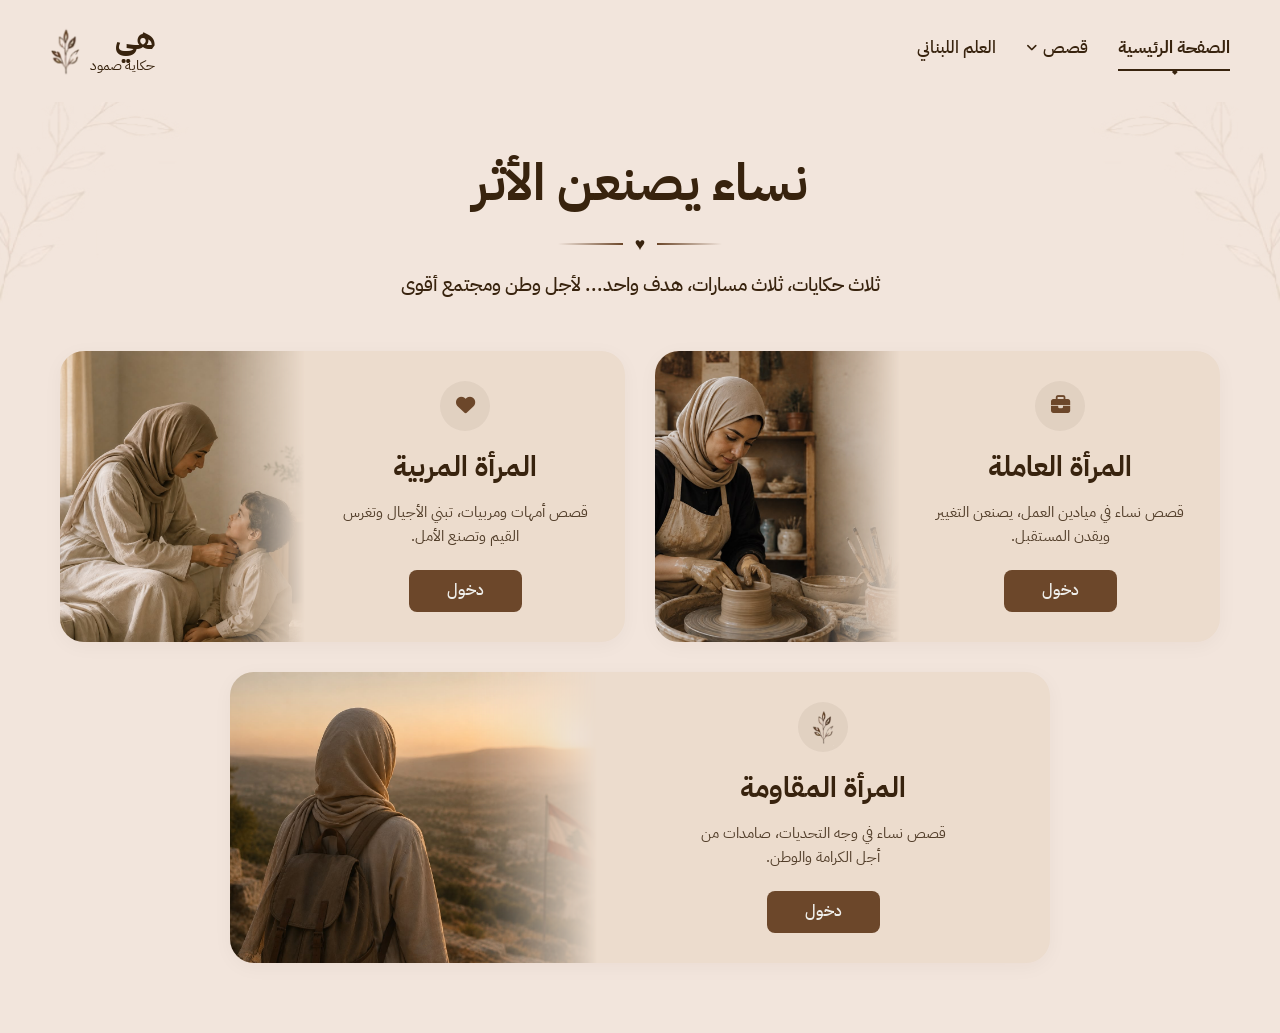
==== index.html @ 2602e906 "init" ====
<!doctype html>
<html lang="ar" dir="rtl">
  <head>
    <meta charset="UTF-8" />
    <meta name="viewport" content="width=device-width, initial-scale=1.0" />
    <title>هي - حكاية صمود</title>

    <!-- IBM Plex Sans Arabic Font -->
    <link rel="preconnect" href="https://fonts.googleapis.com" />
    <link rel="preconnect" href="https://fonts.gstatic.com" crossorigin />
    <link
      href="https://fonts.googleapis.com/css2?family=IBM+Plex+Sans+Arabic:wght@300;400;500;600;700&display=swap"
      rel="stylesheet"
    />

    <!-- FontAwesome Icons -->
    <link
      rel="stylesheet"
      href="https://cdnjs.cloudflare.com/ajax/libs/font-awesome/6.4.0/css/all.min.css"
    />

    <!-- Custom CSS -->
    <link rel="stylesheet" href="style.css" />
  </head>
  <body>
    <!-- Background Leaf Overlay -->
    <div class="bg-decorations">
      <img
        src="bg_leafs.png"
        alt="Background Leaf Right"
        class="bg-leaf right"
      />
      <img src="bg_leafs.png" alt="Background Leaf Left" class="bg-leaf left" />
    </div>

    <!-- Header / Navbar -->
    <header class="navbar">
      <nav class="nav-links">
        <a href="index.html" class="nav-link active">الصفحة الرئيسية</a>

        <!-- Dropdown Menu -->
        <div class="nav-dropdown">
          <a href="#" class="nav-link dropdown-toggle">
            قصص <i class="fa-solid fa-angle-down dropdown-arrow"></i>
          </a>
          <div class="dropdown-menu">
            <a href="morabiya/index.html" class="dropdown-item"
              >المرأة المربية</a
            >
            <a href="aamila/index.html" class="dropdown-item">المرأة العاملة</a>
            <a href="mokawima/index.html" class="dropdown-item"
              >المرأة المقاومة</a
            >
          </div>
        </div>

        <a href="flag/index.html" class="nav-link">العلم اللبناني</a>
      </nav>
      <div class="logo">
        <div class="logo-text">
          <h1>هي</h1>
          <span>حكاية صمود</span>
        </div>
        <img src="leafs_logo.png" alt="Logo Leaf" class="logo-img" />
      </div>
    </header>

    <!-- Main Section -->
    <main class="main-container">
      <!-- Hero Section -->
      <section class="hero-section">
        <h2 class="hero-title">نساء يصنعن الأثر</h2>
        <div class="hero-divider">♥</div>
        <p class="hero-subtitle">
          ثلاث حكايات، ثلاث مسارات، هدف واحد... لأجل وطن ومجتمع أقوى
        </p>
      </section>

      <!-- Cards Flexbox Wrapper -->
      <section class="cards-flex-container">
        <!-- Card 1: المرأة العاملة -->
        <article class="feature-card">
          <div class="card-content">
            <div class="card-icon-wrapper">
              <i class="fa-solid fa-briefcase"></i>
            </div>
            <h3 class="card-title">المرأة العاملة</h3>
            <p class="card-description">
              قصص نساء في ميادين العمل، يصنعن التغيير ويقدن المستقبل.
            </p>
            <a href="aamila/index.html" class="card-btn">دخول</a>
          </div>
          <div class="card-media">
            <img src="aamila.jpeg" alt="المرأة العاملة" class="card-img" />
          </div>
        </article>

        <!-- Card 2: المرأة المربية -->
        <article class="feature-card">
          <div class="card-content">
            <div class="card-icon-wrapper">
              <i class="fa-solid fa-heart"></i>
            </div>
            <h3 class="card-title">المرأة المربية</h3>
            <p class="card-description">
              قصص أمهات ومربيات، تبني الأجيال وتغرس القيم وتصنع الأمل.
            </p>
            <a href="morabiya/index.html" class="card-btn">دخول</a>
          </div>
          <div class="card-media">
            <img src="morabiya.jpeg" alt="المرأة المربية" class="card-img" />
          </div>
        </article>

        <!-- Card 3: المرأة المقاومة -->
        <article class="feature-card feature-card-wide">
          <div class="card-content">
            <div class="card-icon-wrapper">
              <img src="leafs_logo.png" alt="leaf icon" class="card-icon-img" />
            </div>
            <h3 class="card-title">المرأة المقاومة</h3>
            <p class="card-description">
              قصص نساء في وجه التحديات، صامدات من أجل الكرامة والوطن.
            </p>
            <a href="mokawima/index.html" class="card-btn">دخول</a>
          </div>
          <div class="card-media">
            <img src="mokawima.jpeg" alt="المرأة المقاومة" class="card-img" />
          </div>
        </article>
      </section>
    </main>
  </body>
</html>
---- style.css ----
/* ==========================================================================
   1. GLOBAL VARIABLES & RESET
   ========================================================================== */
:root {
  --text-color: rgb(56, 35, 14);
  --light-text: rgb(238, 237, 233);
  --btn-bg: rgb(108, 71, 42);
  --btn-hover: rgb(85, 55, 30);
  --bg-color: rgb(242, 229, 220);
  --card-bg: rgb(236, 220, 205);
  --font-main: "IBM Plex Sans Arabic", sans-serif;
}

* {
  margin: 0;
  padding: 0;
  box-sizing: border-box;
}

body {
  background-color: var(--bg-color);
  color: var(--text-color);
  font-family: var(--font-main);
  line-height: 1.6;
  overflow-x: hidden;
  position: relative;
  min-height: 100vh;
}

.main-container {
  max-width: 1200px;
  margin: 0 auto;
  padding: 0 20px;
}

/* ==========================================================================
   2. BACKGROUND OVERLAYS
   ========================================================================== */
.bg-decorations {
  position: absolute;
  top: 0;
  left: 0;
  width: 100%;
  height: 100%;
  pointer-events: none;
  z-index: -1;
  overflow: hidden;
}

.bg-leaf {
  position: absolute;
  top: 40px;
  width: 200px;
  opacity: 0.5;
}

.bg-leaf.right {
  right: 0;
}

.bg-leaf.left {
  left: 0;
  transform: scaleX(-1);
}

/* ==========================================================================
   3. NAVIGATION BAR & DROPDOWN
   ========================================================================== */
.navbar {
  display: flex;
  justify-content: space-between;
  align-items: center;
  position: sticky;
  top: 0;
  background-color: var(--bg-color);
  padding: 25px 50px;
  z-index: 100;
}

.nav-links {
  display: flex;
  align-items: center;
  gap: 30px;
}

.nav-link {
  text-decoration: none;
  color: var(--text-color);
  font-weight: 500;
  font-size: 1.05rem;
  position: relative;
  padding-bottom: 5px;
  transition: all 0.3s ease;
  display: inline-flex;
  align-items: center;
  gap: 6px;
}

.nav-link:hover,
.nav-link.active {
  font-weight: 700;
}

.nav-link.active::after {
  content: "";
  position: absolute;
  bottom: -4px;
  left: 50%;
  transform: translateX(-50%);
  width: 100%;
  height: 2px;
  background-color: var(--text-color);
}

.nav-link.active::before {
  content: "◆";
  position: absolute;
  bottom: -10px;
  left: 50%;
  transform: translateX(-50%);
  font-size: 0.45rem;
  color: var(--text-color);
}

/* Dropdown Container */
.nav-dropdown {
  position: relative;
}

.dropdown-arrow {
  font-size: 0.8rem;
  transition: transform 0.3s ease;
}

.nav-dropdown:hover .dropdown-arrow {
  transform: rotate(180deg);
}

/* Dropdown Floating Menu */
.dropdown-menu {
  position: absolute;
  top: 100%;
  right: 0;
  background-color: var(--card-bg);
  border-radius: 14px;
  padding: 10px 0;
  min-width: 180px;
  box-shadow: 0 8px 24px rgba(56, 35, 14, 0.12);
  opacity: 0;
  visibility: hidden;
  transform: translateY(10px);
  transition: all 0.25s ease;
  z-index: 200;
}

/* Show Dropdown on Hover */
.nav-dropdown:hover .dropdown-menu {
  opacity: 1;
  visibility: visible;
  transform: translateY(6px);
}

/* Inner Dropdown Items */
.dropdown-item {
  display: block;
  padding: 10px 20px;
  color: var(--text-color);
  text-decoration: none;
  font-size: 0.95rem;
  font-weight: 500;
  transition:
    background-color 0.2s ease,
    font-weight 0.2s ease;
}

.dropdown-item:hover {
  background-color: rgba(56, 35, 14, 0.08);
  font-weight: 700;
}

/* Logo Styles */
.logo {
  display: flex;
  align-items: center;
  gap: 10px;
}

.logo-text h1 {
  font-size: 1.8rem;
  font-weight: 700;
  line-height: 1;
}

.logo-text span {
  font-size: 0.85rem;
  display: block;
}

.logo-img {
  width: 30px;
  height: auto;
}

/* ==========================================================================
   4. HERO TITLE SECTION
   ========================================================================== */
.hero-section {
  text-align: center;
  margin: 40px 0 50px;
}

.hero-title {
  font-size: 3.2rem;
  font-weight: 700;
}

.hero-divider {
  display: flex;
  align-items: center;
  justify-content: center;
  gap: 12px;
  font-size: 1.1rem;
  margin: 6px 0 12px;
}

.hero-divider::before,
.hero-divider::after {
  content: "";
  width: 65px;
  height: 2px;
}

.hero-divider::before {
  background: linear-gradient(to left, transparent, var(--btn-bg));
}

.hero-divider::after {
  background: linear-gradient(to left, var(--btn-bg), transparent);
}

.hero-subtitle {
  font-size: 1.2rem;
  font-weight: 500;
}

/* ==========================================================================
   5. FLEXBOX CARDS LAYOUT
   ========================================================================== */
.cards-flex-container {
  display: flex;
  flex-wrap: wrap;
  justify-content: center;
  gap: 30px;
  margin-bottom: 70px;
}

.feature-card {
  background-color: var(--card-bg);
  border-radius: 24px;
  display: flex;
  flex-direction: row;
  overflow: hidden;
  flex: 1 1 500px;
  max-width: 570px;
  min-height: 280px;
  box-shadow: 0 4px 20px rgba(56, 35, 14, 0.04);
}

.feature-card-wide {
  flex-basis: 750px;
  max-width: 820px;
}

/* Text side (Right side in RTL) */
.card-content {
  flex: 1.1;
  padding: 30px 25px;
  display: flex;
  flex-direction: column;
  align-items: center;
  justify-content: center;
  text-align: center;
}

.card-icon-wrapper {
  width: 50px;
  height: 50px;
  border-radius: 50%;
  background-color: rgba(56, 35, 14, 0.06);
  display: flex;
  align-items: center;
  justify-content: center;
  font-size: 1.2rem;
  color: var(--btn-bg);
  margin-bottom: 14px;
}

.card-icon-img {
  width: 22px;
  height: auto;
}

.card-title {
  font-size: 1.75rem;
  font-weight: 700;
  margin-bottom: 10px;
}

.card-description {
  font-size: 0.95rem;
  line-height: 1.6;
  opacity: 0.85;
  margin-bottom: 22px;
  max-width: 270px;
}

.card-btn {
  display: inline-block;
  background-color: var(--btn-bg);
  color: var(--light-text);
  text-decoration: none;
  padding: 8px 38px;
  border-radius: 8px;
  font-size: 1rem;
  font-weight: 500;
  transition: background-color 0.3s ease;
}

.card-btn:hover {
  background-color: var(--btn-hover);
}

/* Image side (Left side in RTL) */
.card-media {
  position: relative;
  flex: 1;
  min-width: 220px;
  overflow: hidden;
}

.card-img {
  width: 100%;
  height: 100%;
  object-fit: cover;
  display: block;

  /* Soft inner edge fade into beige card background */
  -webkit-mask-image: linear-gradient(to left, transparent 0%, black 35%);
  mask-image: linear-gradient(to left, transparent 0%, black 35%);
}

/* ==========================================================================
   6. RESPONSIVE BREAKPOINTS
   ========================================================================== */
@media (max-width: 900px) {
  .navbar {
    padding: 20px;
  }

  .feature-card,
  .feature-card-wide {
    flex-basis: 100%;
    max-width: 100%;
  }
}

@media (max-width: 650px) {
  .navbar {
    flex-direction: column-reverse;
    gap: 15px;
    padding: 15px;
  }

  .nav-links {
    justify-content: center;
    gap: 15px;
  }

  .hero-title {
    font-size: 2.2rem;
  }

  .feature-card {
    flex-direction: column-reverse;
  }

  .card-media {
    height: 200px;
    min-width: 100%;
  }

  .card-img {
    -webkit-mask-image: linear-gradient(to bottom, transparent 0%, black 35%);
    mask-image: linear-gradient(to bottom, transparent 0%, black 35%);
  }
}
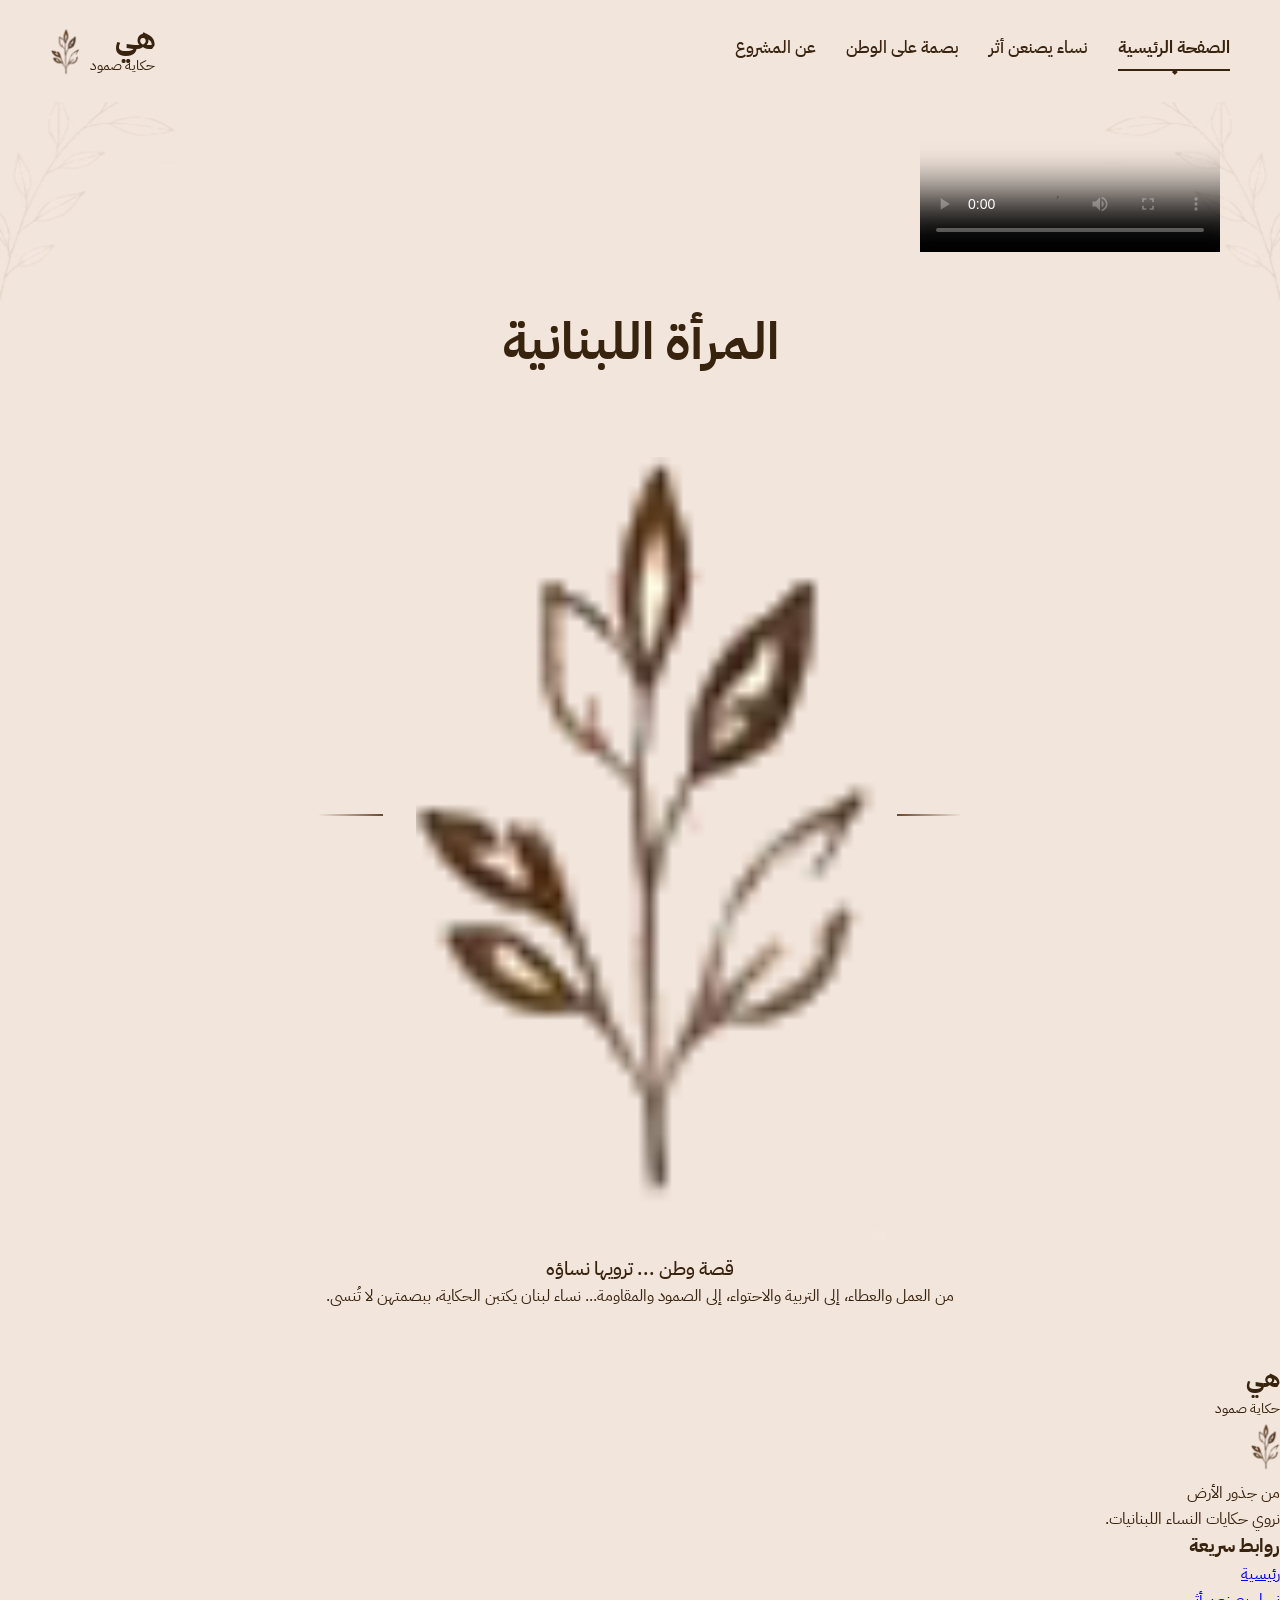
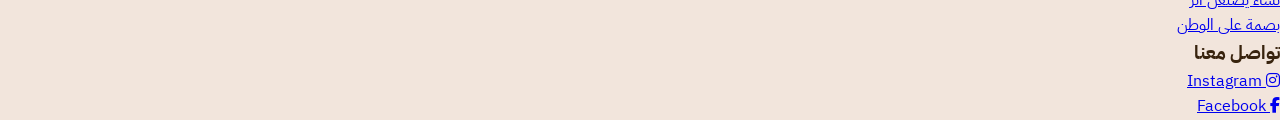
==== commit fe7ed861: "change 1" ====
--- a/index.html
+++ b/index.html
@@ -3,7 +3,7 @@
   <head>
     <meta charset="UTF-8" />
     <meta name="viewport" content="width=device-width, initial-scale=1.0" />
-    <title>هي - حكاية صمود</title>
+    <title>إمرأة ووطن</title>
 
     <!-- IBM Plex Sans Arabic Font -->
     <link rel="preconnect" href="https://fonts.googleapis.com" />
@@ -33,28 +33,16 @@
       <img src="bg_leafs.png" alt="Background Leaf Left" class="bg-leaf left" />
     </div>
 
-    <!-- Header / Navbar -->
+    <!-- Navigation Bar -->
     <header class="navbar">
       <nav class="nav-links">
         <a href="index.html" class="nav-link active">الصفحة الرئيسية</a>
 
-        <!-- Dropdown Menu -->
-        <div class="nav-dropdown">
-          <a href="#" class="nav-link dropdown-toggle">
-            قصص <i class="fa-solid fa-angle-down dropdown-arrow"></i>
-          </a>
-          <div class="dropdown-menu">
-            <a href="morabiya/index.html" class="dropdown-item"
-              >المرأة المربية</a
-            >
-            <a href="aamila/index.html" class="dropdown-item">المرأة العاملة</a>
-            <a href="mokawima/index.html" class="dropdown-item"
-              >المرأة المقاومة</a
-            >
-          </div>
-        </div>
+        <a href="athar/index.html" class="nav-link">نساء يصنعن أثر</a>
 
-        <a href="flag/index.html" class="nav-link">العلم اللبناني</a>
+        <a href="flag/index.html" class="nav-link">بصمة على الوطن</a>
+
+        <a href="about/index.html" class="nav-link">عن المشروع</a>
       </nav>
       <div class="logo">
         <div class="logo-text">
@@ -65,70 +53,92 @@
       </div>
     </header>
 
-    <!-- Main Section -->
+    <!-- Main Content -->
     <main class="main-container">
+      <!-- Featured Video Player -->
+      <section class="featured-video-section">
+        <div class="featured-video-wrapper">
+          <video controls poster="hero_poster.jpeg" class="hero-video-player">
+            <source src="hero_video.mp4" type="video/mp4" />
+            متصفحك لا يدعم تشغيل الفيديو.
+          </video>
+        </div>
+      </section>
+
       <!-- Hero Section -->
       <section class="hero-section">
-        <h2 class="hero-title">نساء يصنعن الأثر</h2>
-        <div class="hero-divider">♥</div>
-        <p class="hero-subtitle">
-          ثلاث حكايات، ثلاث مسارات، هدف واحد... لأجل وطن ومجتمع أقوى
+        <h2 class="hero-title">المرأة اللبنانية</h2>
+        <div class="hero-divider">
+          <img
+            src="leafs_logo.png"
+            alt="Leaf Divider"
+            class="hero-divider-img"
+          />
+        </div>
+        <p class="hero-subtitle">قصة وطن ... ترويها نساؤه</p>
+        <p class="hero-description">
+          من العمل والعطاء، إلى التربية والاحتواء، إلى الصمود والمقاومة... نساء
+          لبنان يكتبن الحكاية، ببصمتهن لا تُنسى.
         </p>
       </section>
+    </main>
 
-      <!-- Cards Flexbox Wrapper -->
-      <section class="cards-flex-container">
-        <!-- Card 1: المرأة العاملة -->
-        <article class="feature-card">
-          <div class="card-content">
-            <div class="card-icon-wrapper">
-              <i class="fa-solid fa-briefcase"></i>
+    <!-- Footer Section -->
+    <footer class="site-footer">
+      <div class="footer-container">
+        <!-- Logo & About Section -->
+        <div class="footer-brand">
+          <div class="footer-logo">
+            <div class="logo-text">
+              <h2>هي</h2>
+              <span>حكاية صمود</span>
             </div>
-            <h3 class="card-title">المرأة العاملة</h3>
-            <p class="card-description">
-              قصص نساء في ميادين العمل، يصنعن التغيير ويقدن المستقبل.
-            </p>
-            <a href="aamila/index.html" class="card-btn">دخول</a>
+            <img src="leafs_logo.png" alt="Logo Leaf" class="logo-img" />
           </div>
-          <div class="card-media">
-            <img src="aamila.jpeg" alt="المرأة العاملة" class="card-img" />
-          </div>
-        </article>
+          <p class="footer-tagline">
+            من جذور الأرض<br />نروي حكايات النساء اللبنانيات.
+          </p>
+        </div>
 
-        <!-- Card 2: المرأة المربية -->
-        <article class="feature-card">
-          <div class="card-content">
-            <div class="card-icon-wrapper">
-              <i class="fa-solid fa-heart"></i>
-            </div>
-            <h3 class="card-title">المرأة المربية</h3>
-            <p class="card-description">
-              قصص أمهات ومربيات، تبني الأجيال وتغرس القيم وتصنع الأمل.
-            </p>
-            <a href="morabiya/index.html" class="card-btn">دخول</a>
-          </div>
-          <div class="card-media">
-            <img src="morabiya.jpeg" alt="المرأة المربية" class="card-img" />
-          </div>
-        </article>
+        <!-- Section 1: روابط سريعة -->
+        <div class="footer-column">
+          <h3 class="footer-title">روابط سريعة</h3>
+          <div class="footer-divider"></div>
+          <ul class="footer-links">
+            <li><a href="index.html">رئيسية</a></li>
+            <li><a href="#">نساء يصنعن أثر</a></li>
+            <li><a href="al-alam-al-lubnani.html">بصمة على الوطن</a></li>
+          </ul>
+        </div>
 
-        <!-- Card 3: المرأة المقاومة -->
-        <article class="feature-card feature-card-wide">
-          <div class="card-content">
-            <div class="card-icon-wrapper">
-              <img src="leafs_logo.png" alt="leaf icon" class="card-icon-img" />
-            </div>
-            <h3 class="card-title">المرأة المقاومة</h3>
-            <p class="card-description">
-              قصص نساء في وجه التحديات، صامدات من أجل الكرامة والوطن.
-            </p>
-            <a href="mokawima/index.html" class="card-btn">دخول</a>
-          </div>
-          <div class="card-media">
-            <img src="mokawima.jpeg" alt="المرأة المقاومة" class="card-img" />
-          </div>
-        </article>
-      </section>
-    </main>
+        <!-- Section 2: تواصل معنا -->
+        <div class="footer-column">
+          <h3 class="footer-title">تواصل معنا</h3>
+          <div class="footer-divider"></div>
+          <ul class="footer-social">
+            <li>
+              <a
+                href="https://www.instagram.com/emraa_w_watan?igsh=NnRnczR1aGgxMm9u&utm_source=qr"
+              >
+                <span class="social-icon"
+                  ><i class="fa-brands fa-instagram"></i
+                ></span>
+                Instagram
+              </a>
+            </li>
+            <li>
+              <a
+                href="https://www.facebook.com/share/1826b5kVBu/?mibextid=wwXIfr"
+              >
+                <span class="social-icon"
+                  ><i class="fa-brands fa-facebook-f"></i
+                ></span>
+                Facebook
+              </a>
+            </li>
+          </ul>
+        </div>
+      </div>
+    </footer>
   </body>
 </html>
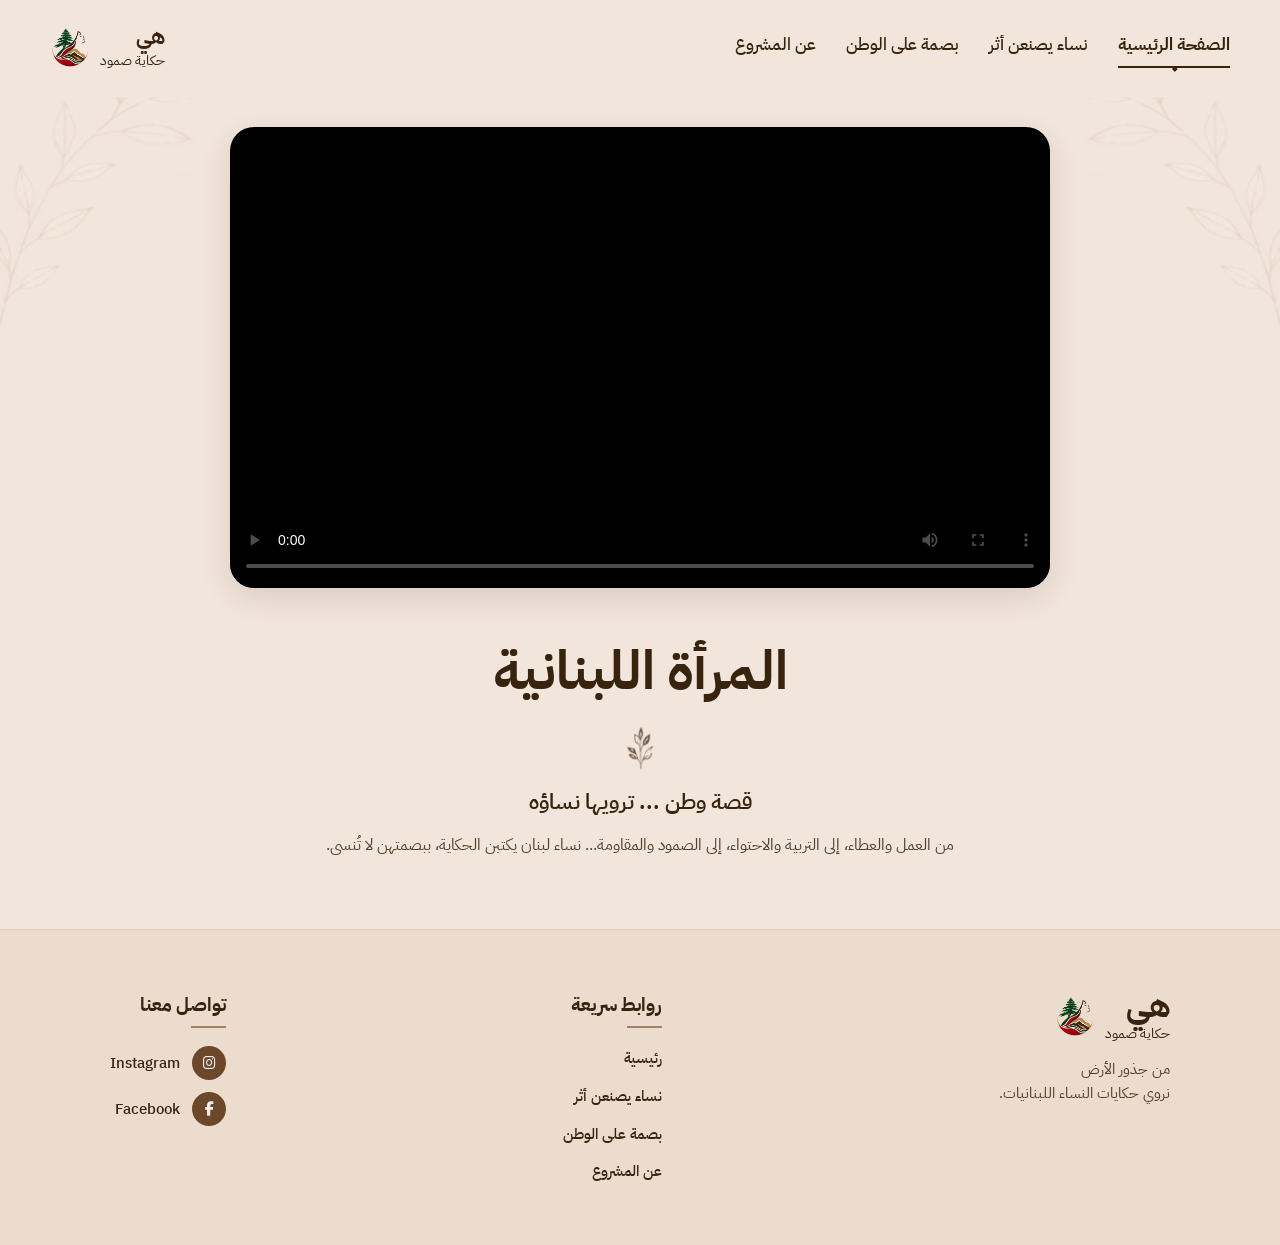
==== commit 30649827: "change 2" ====
--- a/index.html
+++ b/index.html
@@ -59,7 +59,10 @@
       <section class="featured-video-section">
         <div class="featured-video-wrapper">
           <video controls poster="hero_poster.jpeg" class="hero-video-player">
-            <source src="hero_video.mp4" type="video/mp4" />
+            <source
+              src="https://interviewVideos.b-cdn.net/ra2ese/ra2ese%20final%202.mp4"
+              type="video/mp4"
+            />
             متصفحك لا يدعم تشغيل الفيديو.
           </video>
         </div>
@@ -70,7 +73,7 @@
         <h2 class="hero-title">المرأة اللبنانية</h2>
         <div class="hero-divider">
           <img
-            src="leafs_logo.png"
+            src="leafs_logo_old.png"
             alt="Leaf Divider"
             class="hero-divider-img"
           />
@@ -106,8 +109,9 @@
           <div class="footer-divider"></div>
           <ul class="footer-links">
             <li><a href="index.html">رئيسية</a></li>
-            <li><a href="#">نساء يصنعن أثر</a></li>
-            <li><a href="al-alam-al-lubnani.html">بصمة على الوطن</a></li>
+            <li><a href="athar/index.html">نساء يصنعن أثر</a></li>
+            <li><a href="flag/index.html">بصمة على الوطن</a></li>
+            <li><a href="about/index.html">عن المشروع</a></li>
           </ul>
         </div>
 
--- a/style.css
+++ b/style.css
@@ -28,7 +28,7 @@
 }
 
 .main-container {
-  max-width: 1200px;
+  max-width: 1100px;
   margin: 0 auto;
   padding: 0 20px;
 }
@@ -50,8 +50,8 @@
 .bg-leaf {
   position: absolute;
   top: 40px;
-  width: 200px;
-  opacity: 0.5;
+  width: 220px;
+  opacity: 0.45;
 }
 
 .bg-leaf.right {
@@ -136,7 +136,7 @@
   transform: rotate(180deg);
 }
 
-/* Dropdown Floating Menu */
+/* Dropdown Menu */
 .dropdown-menu {
   position: absolute;
   top: 100%;
@@ -153,14 +153,12 @@
   z-index: 200;
 }
 
-/* Show Dropdown on Hover */
 .nav-dropdown:hover .dropdown-menu {
   opacity: 1;
   visibility: visible;
   transform: translateY(6px);
 }
 
-/* Inner Dropdown Items */
 .dropdown-item {
   display: block;
   padding: 10px 20px;
@@ -186,9 +184,9 @@
 }
 
 .logo-text h1 {
-  font-size: 1.8rem;
-  font-weight: 700;
-  line-height: 1;
+  font-size: 1.3rem;
+  font-weight: 700;
+  line-height: 1.2;
 }
 
 .logo-text span {
@@ -197,174 +195,210 @@
 }
 
 .logo-img {
-  width: 30px;
+  width: 40px;
   height: auto;
 }
 
 /* ==========================================================================
-   4. HERO TITLE SECTION
+   4. FEATURED VIDEO SECTION
+   ========================================================================== */
+.featured-video-section {
+  margin: 30px auto 40px;
+  display: flex;
+  justify-content: center;
+}
+
+.featured-video-wrapper {
+  width: 100%;
+  max-width: 820px;
+  background-color: #000;
+  border-radius: 24px;
+  overflow: hidden;
+  box-shadow: 0 10px 30px rgba(56, 35, 14, 0.12);
+}
+
+.hero-video-player {
+  width: 100%;
+  height: auto;
+  aspect-ratio: 16 / 9;
+  display: block;
+  outline: none;
+  border-radius: 24px;
+}
+
+/* ==========================================================================
+   5. HERO TITLE SECTION
    ========================================================================== */
 .hero-section {
   text-align: center;
-  margin: 40px 0 50px;
+  margin: 0 auto 70px;
+  max-width: 750px;
 }
 
 .hero-title {
-  font-size: 3.2rem;
-  font-weight: 700;
+  font-size: 3.4rem;
+  font-weight: 700;
+  color: var(--text-color);
 }
 
 .hero-divider {
   display: flex;
   align-items: center;
   justify-content: center;
-  gap: 12px;
-  font-size: 1.1rem;
-  margin: 6px 0 12px;
-}
-
-.hero-divider::before,
-.hero-divider::after {
-  content: "";
-  width: 65px;
-  height: 2px;
-}
-
-.hero-divider::before {
-  background: linear-gradient(to left, transparent, var(--btn-bg));
-}
-
-.hero-divider::after {
-  background: linear-gradient(to left, var(--btn-bg), transparent);
+  margin: 8px 0 12px;
+}
+
+.hero-divider-img {
+  width: 28px;
+  height: auto;
+  opacity: 0.85;
 }
 
 .hero-subtitle {
-  font-size: 1.2rem;
-  font-weight: 500;
-}
-
-/* ==========================================================================
-   5. FLEXBOX CARDS LAYOUT
-   ========================================================================== */
-.cards-flex-container {
-  display: flex;
-  flex-wrap: wrap;
-  justify-content: center;
-  gap: 30px;
-  margin-bottom: 70px;
-}
-
-.feature-card {
+  font-size: 1.4rem;
+  font-weight: 600;
+  margin-bottom: 12px;
+}
+
+.hero-description {
+  font-size: 1rem;
+  opacity: 0.85;
+  line-height: 1.7;
+}
+
+/* ==========================================================================
+   6. FOOTER STYLES
+   ========================================================================== */
+.site-footer {
   background-color: var(--card-bg);
-  border-radius: 24px;
-  display: flex;
-  flex-direction: row;
-  overflow: hidden;
-  flex: 1 1 500px;
-  max-width: 570px;
-  min-height: 280px;
-  box-shadow: 0 4px 20px rgba(56, 35, 14, 0.04);
-}
-
-.feature-card-wide {
-  flex-basis: 750px;
-  max-width: 820px;
-}
-
-/* Text side (Right side in RTL) */
-.card-content {
-  flex: 1.1;
-  padding: 30px 25px;
+  color: var(--text-color);
+  padding: 60px 0;
+  margin-top: 60px;
+  border-top: 1px solid rgba(56, 35, 14, 0.08);
+}
+
+.footer-container {
+  max-width: 1100px;
+  margin: 0 auto;
+  padding: 0 20px;
+  display: flex;
+  justify-content: space-between;
+  align-items: flex-start;
+  gap: 40px;
+}
+
+.footer-brand {
   display: flex;
   flex-direction: column;
-  align-items: center;
-  justify-content: center;
-  text-align: center;
-}
-
-.card-icon-wrapper {
-  width: 50px;
-  height: 50px;
-  border-radius: 50%;
-  background-color: rgba(56, 35, 14, 0.06);
-  display: flex;
-  align-items: center;
-  justify-content: center;
-  font-size: 1.2rem;
-  color: var(--btn-bg);
-  margin-bottom: 14px;
-}
-
-.card-icon-img {
-  width: 22px;
-  height: auto;
-}
-
-.card-title {
-  font-size: 1.75rem;
-  font-weight: 700;
-  margin-bottom: 10px;
-}
-
-.card-description {
+  align-items: flex-start;
+  max-width: 280px;
+}
+
+.footer-logo {
+  display: flex;
+  align-items: center;
+  gap: 10px;
+  margin-bottom: 12px;
+}
+
+.footer-logo .logo-text h2 {
+  font-size: 2rem;
+  font-weight: 700;
+  line-height: 1;
+}
+
+.footer-logo .logo-text span {
+  font-size: 0.9rem;
+  display: block;
+}
+
+.footer-tagline {
   font-size: 0.95rem;
   line-height: 1.6;
   opacity: 0.85;
-  margin-bottom: 22px;
-  max-width: 270px;
-}
-
-.card-btn {
-  display: inline-block;
+}
+
+.footer-column {
+  display: flex;
+  flex-direction: column;
+}
+
+.footer-title {
+  font-size: 1.2rem;
+  font-weight: 700;
+  margin-bottom: 6px;
+}
+
+.footer-divider {
+  width: 35px;
+  height: 2px;
+  background-color: var(--btn-bg);
+  margin-bottom: 18px;
+  opacity: 0.6;
+}
+
+.footer-links {
+  list-style: none;
+  padding: 0;
+  display: flex;
+  flex-direction: column;
+  gap: 12px;
+}
+
+.footer-links a {
+  color: var(--text-color);
+  text-decoration: none;
+  font-size: 0.95rem;
+  font-weight: 500;
+  transition:
+    opacity 0.2s ease,
+    font-weight 0.2s ease;
+}
+
+.footer-links a:hover {
+  opacity: 0.7;
+  font-weight: 700;
+}
+
+.footer-social {
+  list-style: none;
+  padding: 0;
+  display: flex;
+  flex-direction: column;
+  gap: 12px;
+}
+
+.footer-social a {
+  color: var(--text-color);
+  text-decoration: none;
+  font-size: 0.95rem;
+  font-weight: 500;
+  display: inline-flex;
+  align-items: center;
+  gap: 12px;
+  transition: opacity 0.2s ease;
+}
+
+.footer-social a:hover {
+  opacity: 0.75;
+}
+
+.social-icon {
+  width: 34px;
+  height: 34px;
+  border-radius: 50%;
   background-color: var(--btn-bg);
   color: var(--light-text);
-  text-decoration: none;
-  padding: 8px 38px;
-  border-radius: 8px;
-  font-size: 1rem;
-  font-weight: 500;
-  transition: background-color 0.3s ease;
-}
-
-.card-btn:hover {
-  background-color: var(--btn-hover);
-}
-
-/* Image side (Left side in RTL) */
-.card-media {
-  position: relative;
-  flex: 1;
-  min-width: 220px;
-  overflow: hidden;
-}
-
-.card-img {
-  width: 100%;
-  height: 100%;
-  object-fit: cover;
-  display: block;
-
-  /* Soft inner edge fade into beige card background */
-  -webkit-mask-image: linear-gradient(to left, transparent 0%, black 35%);
-  mask-image: linear-gradient(to left, transparent 0%, black 35%);
-}
-
-/* ==========================================================================
-   6. RESPONSIVE BREAKPOINTS
-   ========================================================================== */
-@media (max-width: 900px) {
-  .navbar {
-    padding: 20px;
-  }
-
-  .feature-card,
-  .feature-card-wide {
-    flex-basis: 100%;
-    max-width: 100%;
-  }
-}
-
-@media (max-width: 650px) {
+  display: inline-flex;
+  align-items: center;
+  justify-content: center;
+  font-size: 0.9rem;
+}
+
+/* ==========================================================================
+   7. RESPONSIVE BREAKPOINTS
+   ========================================================================== */
+@media (max-width: 768px) {
   .navbar {
     flex-direction: column-reverse;
     gap: 15px;
@@ -377,20 +411,22 @@
   }
 
   .hero-title {
-    font-size: 2.2rem;
-  }
-
-  .feature-card {
-    flex-direction: column-reverse;
-  }
-
-  .card-media {
-    height: 200px;
-    min-width: 100%;
-  }
-
-  .card-img {
-    -webkit-mask-image: linear-gradient(to bottom, transparent 0%, black 35%);
-    mask-image: linear-gradient(to bottom, transparent 0%, black 35%);
-  }
-}
+    font-size: 2.4rem;
+  }
+
+  .hero-subtitle {
+    font-size: 1.15rem;
+  }
+
+  .footer-container {
+    flex-direction: column;
+    gap: 35px;
+    align-items: center;
+    text-align: center;
+  }
+
+  .footer-brand,
+  .footer-column {
+    align-items: center;
+  }
+}
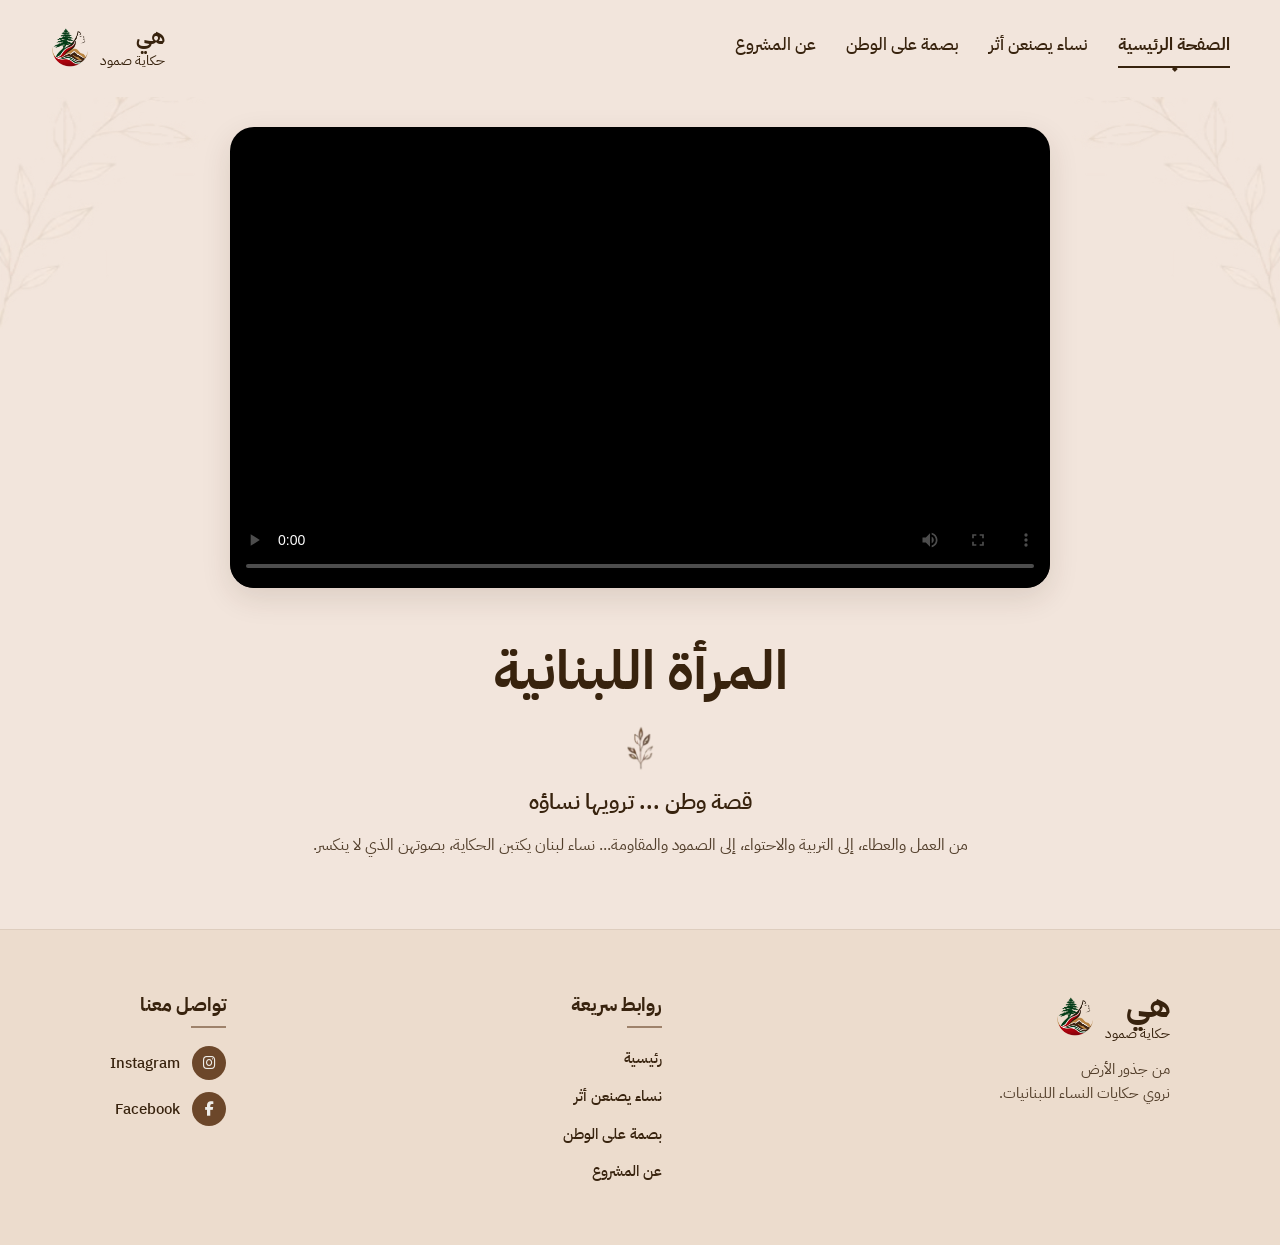
==== commit 740793b7: "change 3" ====
--- a/index.html
+++ b/index.html
@@ -60,7 +60,7 @@
         <div class="featured-video-wrapper">
           <video controls poster="hero_poster.jpeg" class="hero-video-player">
             <source
-              src="https://interviewVideos.b-cdn.net/ra2ese/ra2ese%20final%202.mp4"
+              src="https://interviewVideos.b-cdn.net/ra2ese/ra2ese%20final%203.mp4"
               type="video/mp4"
             />
             متصفحك لا يدعم تشغيل الفيديو.
@@ -81,7 +81,7 @@
         <p class="hero-subtitle">قصة وطن ... ترويها نساؤه</p>
         <p class="hero-description">
           من العمل والعطاء، إلى التربية والاحتواء، إلى الصمود والمقاومة... نساء
-          لبنان يكتبن الحكاية، ببصمتهن لا تُنسى.
+          لبنان يكتبن الحكاية، بصوتهن الذي لا ينكسر.
         </p>
       </section>
     </main>
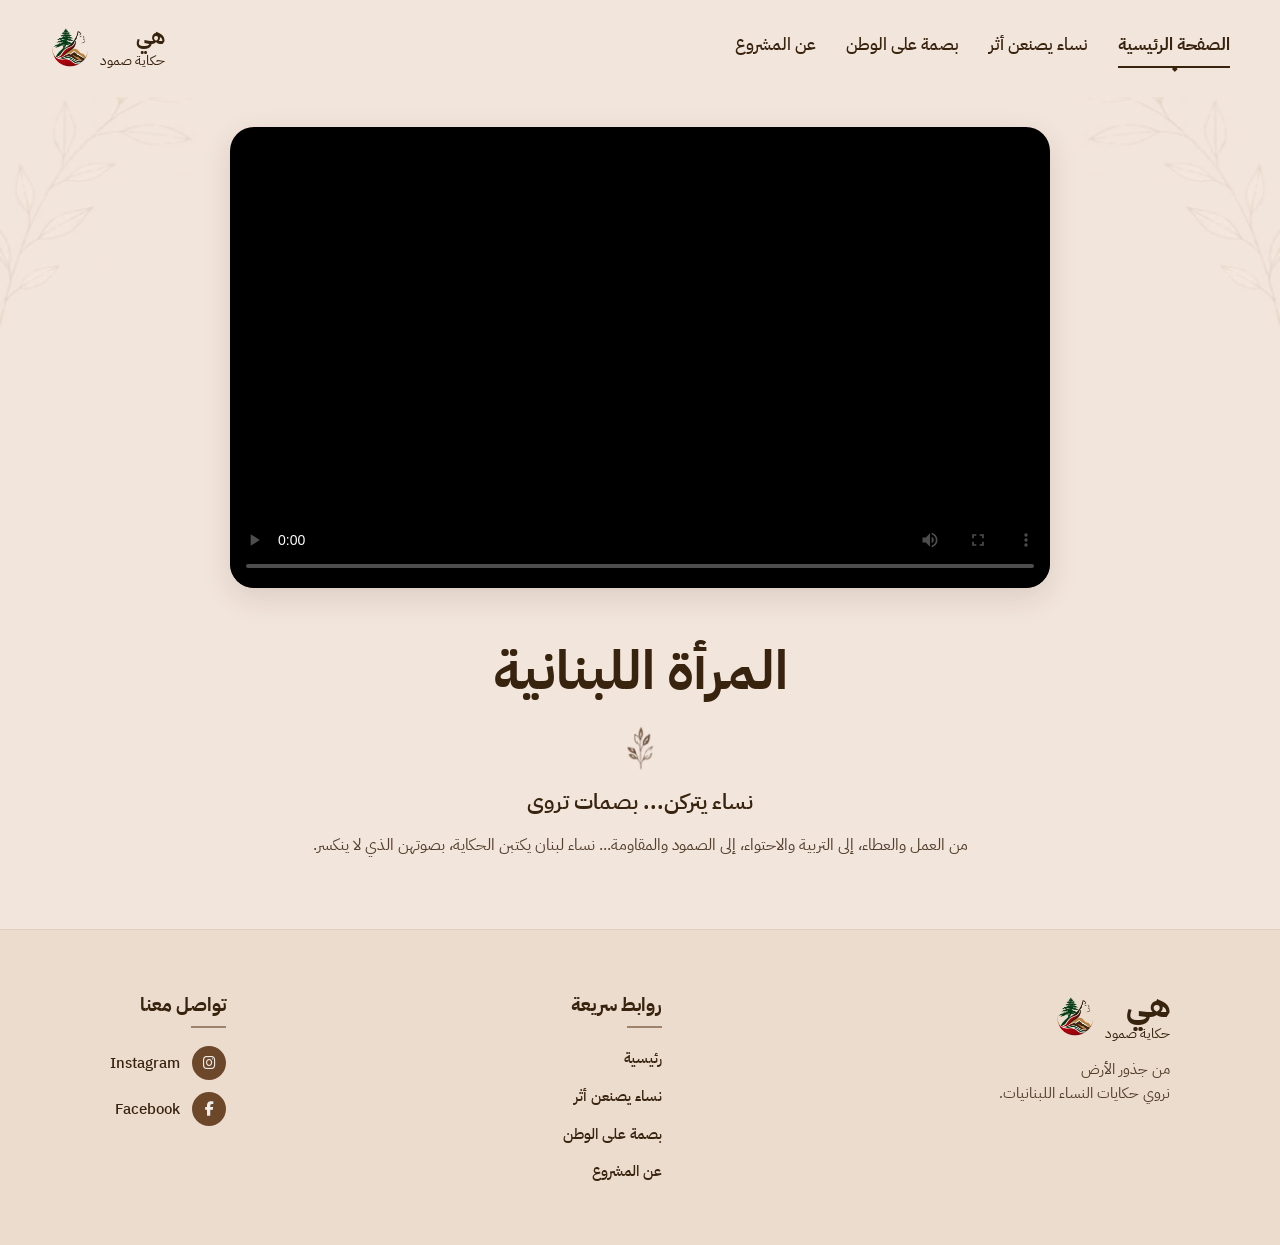
==== commit cfda2c27: "change 4" ====
--- a/index.html
+++ b/index.html
@@ -78,7 +78,7 @@
             class="hero-divider-img"
           />
         </div>
-        <p class="hero-subtitle">قصة وطن ... ترويها نساؤه</p>
+        <p class="hero-subtitle">نساء يتركن... بصمات تروى</p>
         <p class="hero-description">
           من العمل والعطاء، إلى التربية والاحتواء، إلى الصمود والمقاومة... نساء
           لبنان يكتبن الحكاية، بصوتهن الذي لا ينكسر.
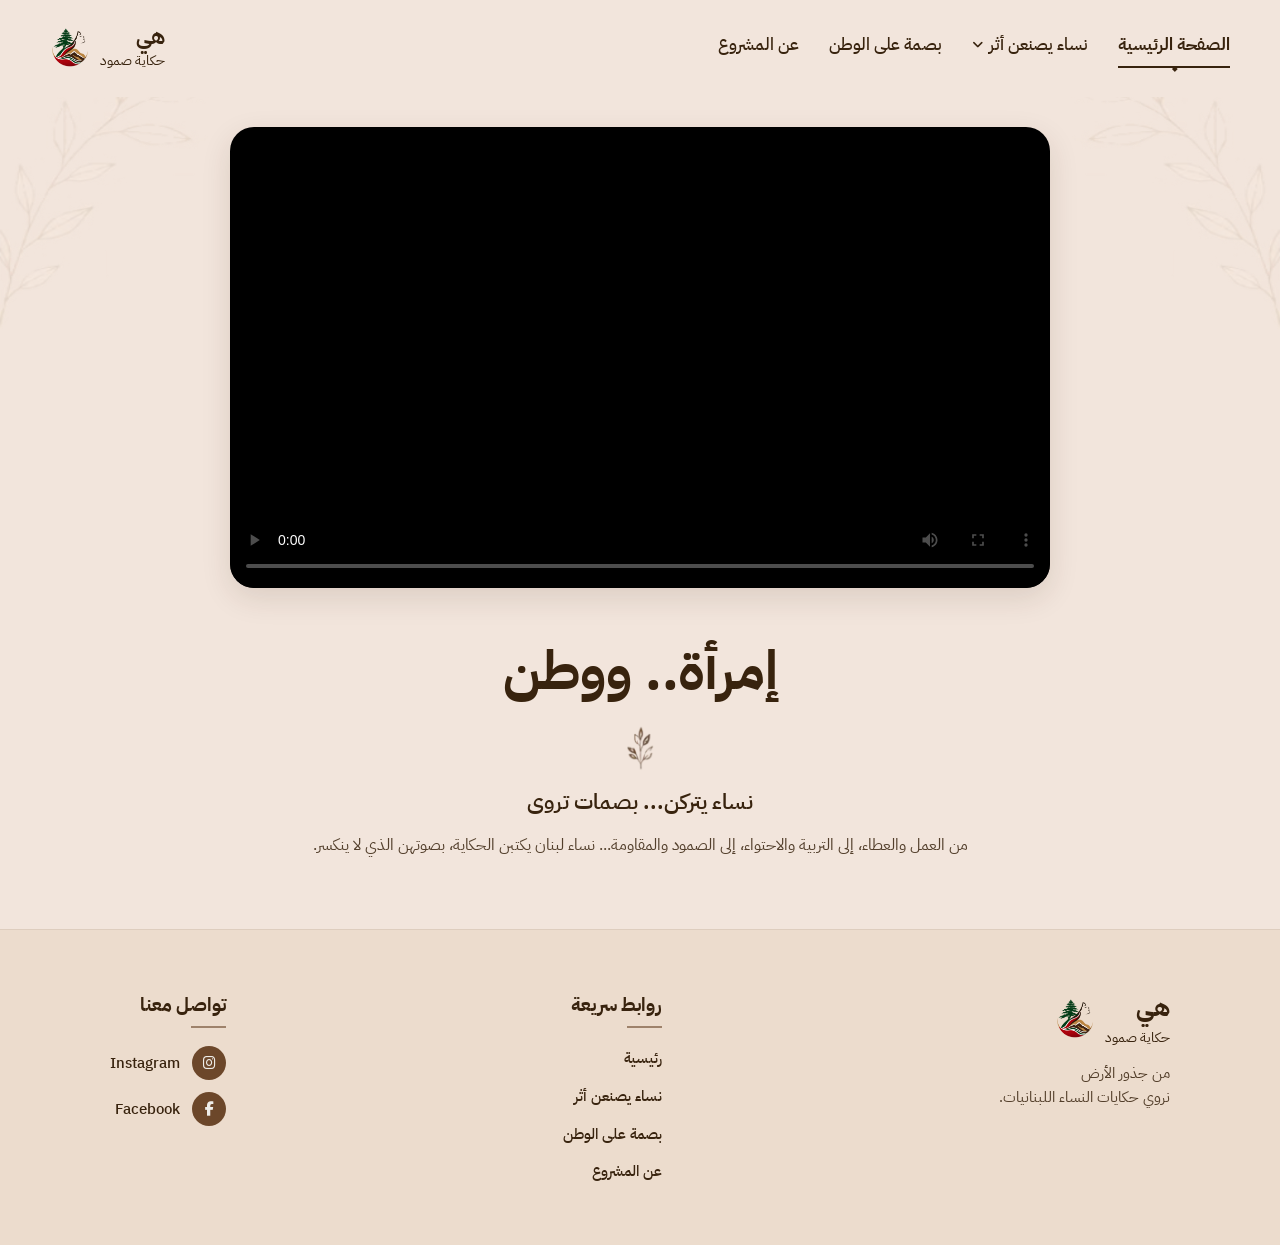
==== commit 8993c9c2: "change8" ====
--- a/index.html
+++ b/index.html
@@ -38,7 +38,21 @@
       <nav class="nav-links">
         <a href="index.html" class="nav-link active">الصفحة الرئيسية</a>
 
-        <a href="athar/index.html" class="nav-link">نساء يصنعن أثر</a>
+        <!-- Dropdown Menu -->
+        <div class="nav-dropdown">
+          <a href="athar/index.html" class="nav-link dropdown-toggle">
+            نساء يصنعن أثر <i class="fa-solid fa-angle-down dropdown-arrow"></i>
+          </a>
+          <div class="dropdown-menu">
+            <a href="morabiya/index.html" class="dropdown-item"
+              >المرأة المربية</a
+            >
+            <a href="aamila/index.html" class="dropdown-item">المرأة العاملة</a>
+            <a href="mokawima/index.html" class="dropdown-item"
+              >المرأة المقاومة</a
+            >
+          </div>
+        </div>
 
         <a href="flag/index.html" class="nav-link">بصمة على الوطن</a>
 
@@ -70,7 +84,7 @@
 
       <!-- Hero Section -->
       <section class="hero-section">
-        <h2 class="hero-title">المرأة اللبنانية</h2>
+        <h2 class="hero-title">إمرأة.. ووطن</h2>
         <div class="hero-divider">
           <img
             src="leafs_logo_old.png"
--- a/style.css
+++ b/style.css
@@ -302,9 +302,9 @@
 }
 
 .footer-logo .logo-text h2 {
-  font-size: 2rem;
-  font-weight: 700;
-  line-height: 1;
+  font-size: 1.5rem;
+  font-weight: 700;
+  line-height: 1.5;
 }
 
 .footer-logo .logo-text span {
